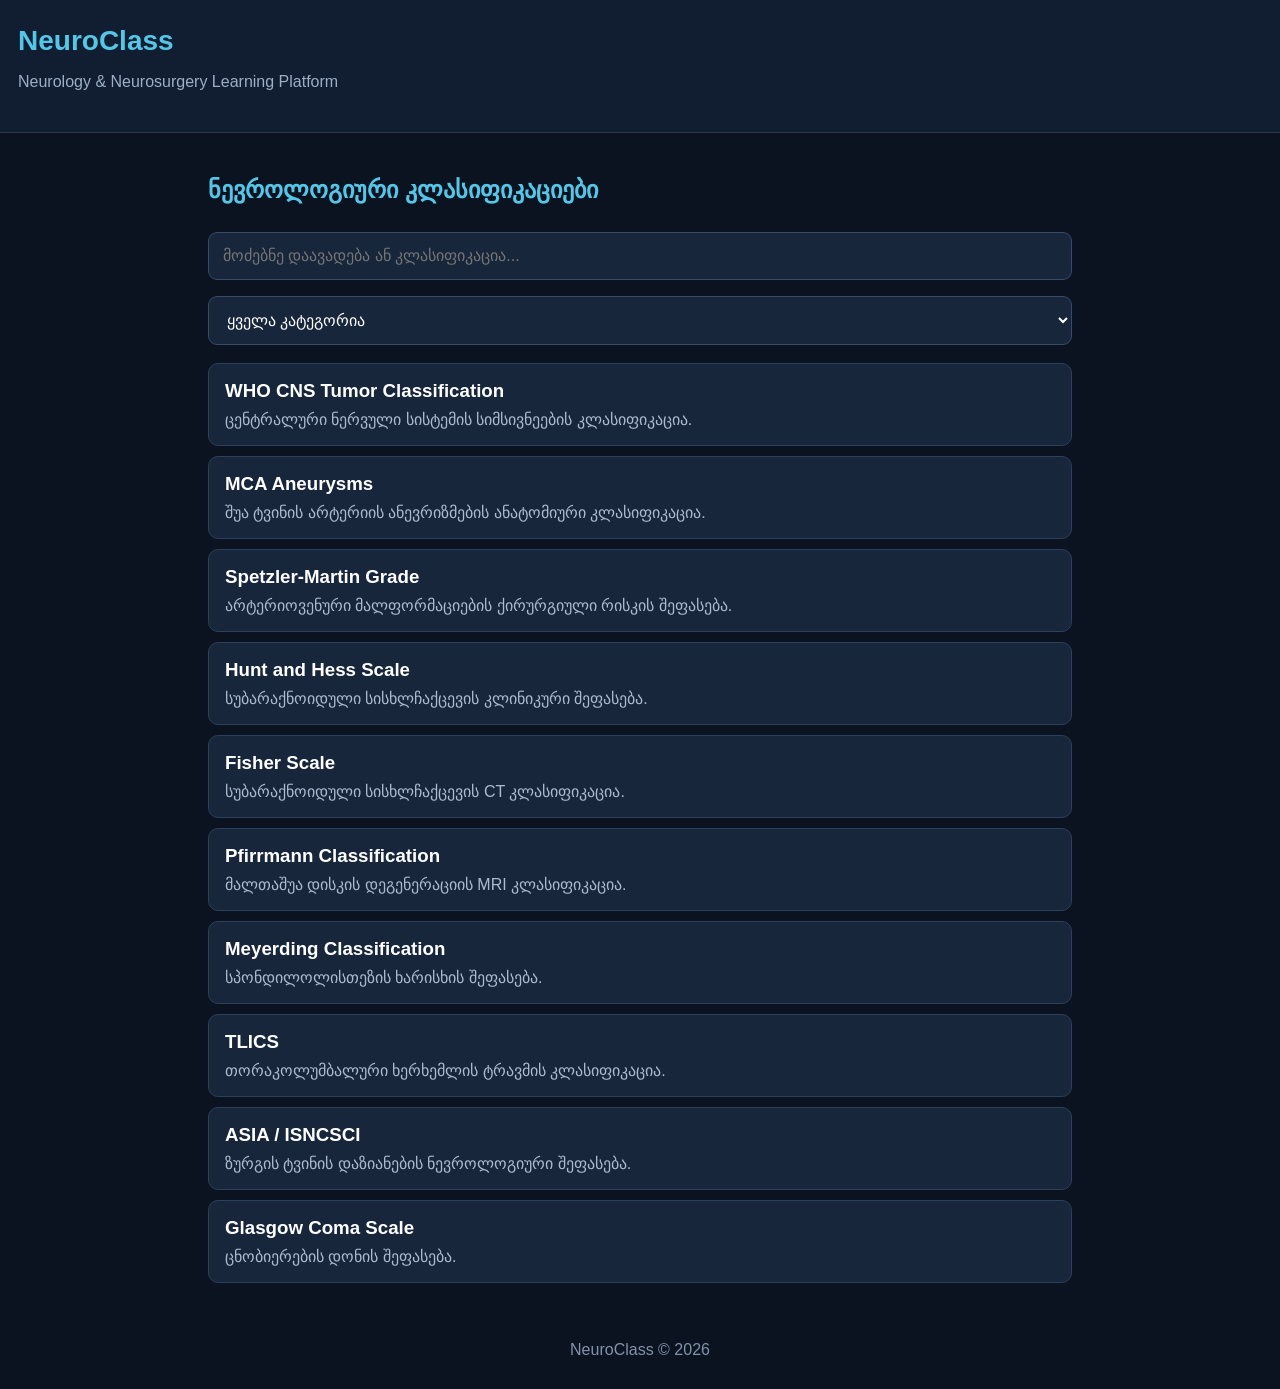
==== index.html @ caed7f4f "Rename Index.html to index.html" ====
<!DOCTYPE html>
<html lang="ka">
<head>
<meta charset="UTF-8">
<meta name="viewport" content="width=device-width, initial-scale=1.0">
<title>NeuroClass</title>
<style>
*{box-sizing:border-box}
body{margin:0;background:#0b1220;color:#e8eef8;font-family:Arial,sans-serif}
header{padding:25px 18px;background:#111d30;border-bottom:1px solid #26364d}
h1{margin:0;color:#54c7e8;font-size:28px}
header p{color:#9eafc4}
main{padding:18px;max-width:900px;margin:auto}
input,select{width:100%;padding:14px;margin:8px 0;background:#17263b;color:white;border:1px solid #354b67;border-radius:9px;font-size:16px}
h2{color:#54c7e8;margin-top:25px}
.item{padding:16px;margin:10px 0;background:#17263b;border:1px solid #2b405c;border-radius:10px}
.item h3{margin:0 0 8px;color:#fff}
.item p{color:#aabbd0;margin:0}
footer{text-align:center;padding:30px;color:#8193aa}
</style>
</head>
<body>
<header>
<h1>NeuroClass</h1>
<p>Neurology & Neurosurgery Learning Platform</p>
</header>
<main>
<h2>ნევროლოგიური კლასიფიკაციები</h2>
<input id="search" placeholder="მოძებნე დაავადება ან კლასიფიკაცია...">
<select id="category">
<option value="all">ყველა კატეგორია</option>
<option value="tumor">ტვინის სიმსივნეები</option>
<option value="vascular">სისხლძარღვოვანი</option>
<option value="spine">ხერხემალი</option>
<option value="trauma">ტრავმა</option>
</select>
<div id="results"></div>
</main>
<footer>NeuroClass © 2026</footer>
<script>
const data=[
{name:"WHO CNS Tumor Classification",cat:"tumor",desc:"ცენტრალური ნერვული სისტემის სიმსივნეების კლასიფიკაცია."},
{name:"MCA Aneurysms",cat:"vascular",desc:"შუა ტვინის არტერიის ანევრიზმების ანატომიური კლასიფიკაცია."},
{name:"Spetzler-Martin Grade",cat:"vascular",desc:"არტერიოვენური მალფორმაციების ქირურგიული რისკის შეფასება."},
{name:"Hunt and Hess Scale",cat:"vascular",desc:"სუბარაქნოიდული სისხლჩაქცევის კლინიკური შეფასება."},
{name:"Fisher Scale",cat:"vascular",desc:"სუბარაქნოიდული სისხლჩაქცევის CT კლასიფიკაცია."},
{name:"Pfirrmann Classification",cat:"spine",desc:"მალთაშუა დისკის დეგენერაციის MRI კლასიფიკაცია."},
{name:"Meyerding Classification",cat:"spine",desc:"სპონდილოლისთეზის ხარისხის შეფასება."},
{name:"TLICS",cat:"spine",desc:"თორაკოლუმბალური ხერხემლის ტრავმის კლასიფიკაცია."},
{name:"ASIA / ISNCSCI",cat:"trauma",desc:"ზურგის ტვინის დაზიანების ნევროლოგიური შეფასება."},
{name:"Glasgow Coma Scale",cat:"trauma",desc:"ცნობიერების დონის შეფასება."}
];
function render(){
const q=document.getElementById("search").value.toLowerCase();
const c=document.getElementById("category").value;
const filtered=data.filter(x=>(c==="all"||x.cat===c)&&(x.name.toLowerCase().includes(q)||x.desc.toLowerCase().includes(q)));
document.getElementById("results").innerHTML=filtered.map(x=>`<div class="item"><h3>${x.name}</h3><p>${x.desc}</p></div>`).join("")||"<p>შედეგი ვერ მოიძებნა</p>";
}
document.getElementById("search").addEventListener("input",render);
document.getElementById("category").addEventListener("change",render);
render();
</script>
</body>
</html>
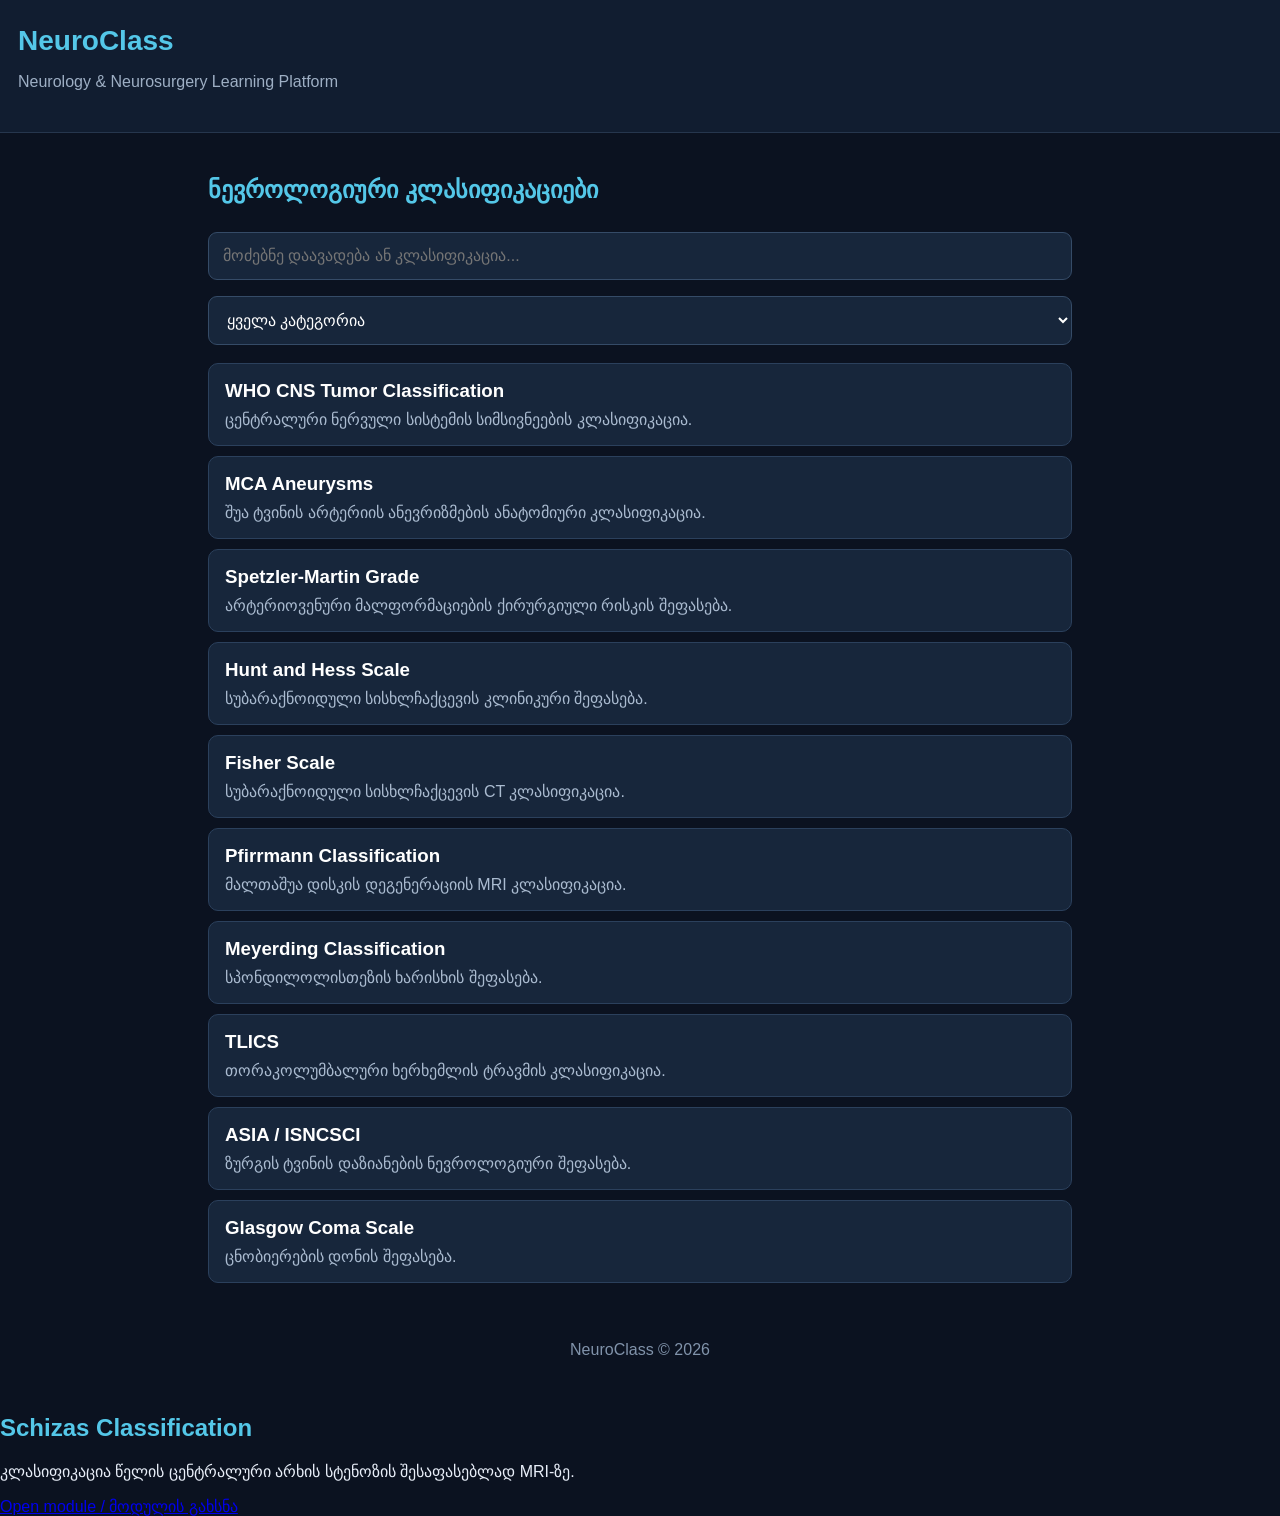
==== commit 6fbcd7c9: "Update index.html" ====
--- a/index.html
+++ b/index.html
@@ -60,5 +60,10 @@
 document.getElementById("category").addEventListener("change",render);
 render();
 </script>
+<div class="module-card">
+  <h2>Schizas Classification</h2>
+  <p>კლასიფიკაცია წელის ცენტრალური არხის სტენოზის შესაფასებლად MRI-ზე.</p>
+  <a href="schizas.html">Open module / მოდულის გახსნა</a>
+</div>
 </body>
 </html>
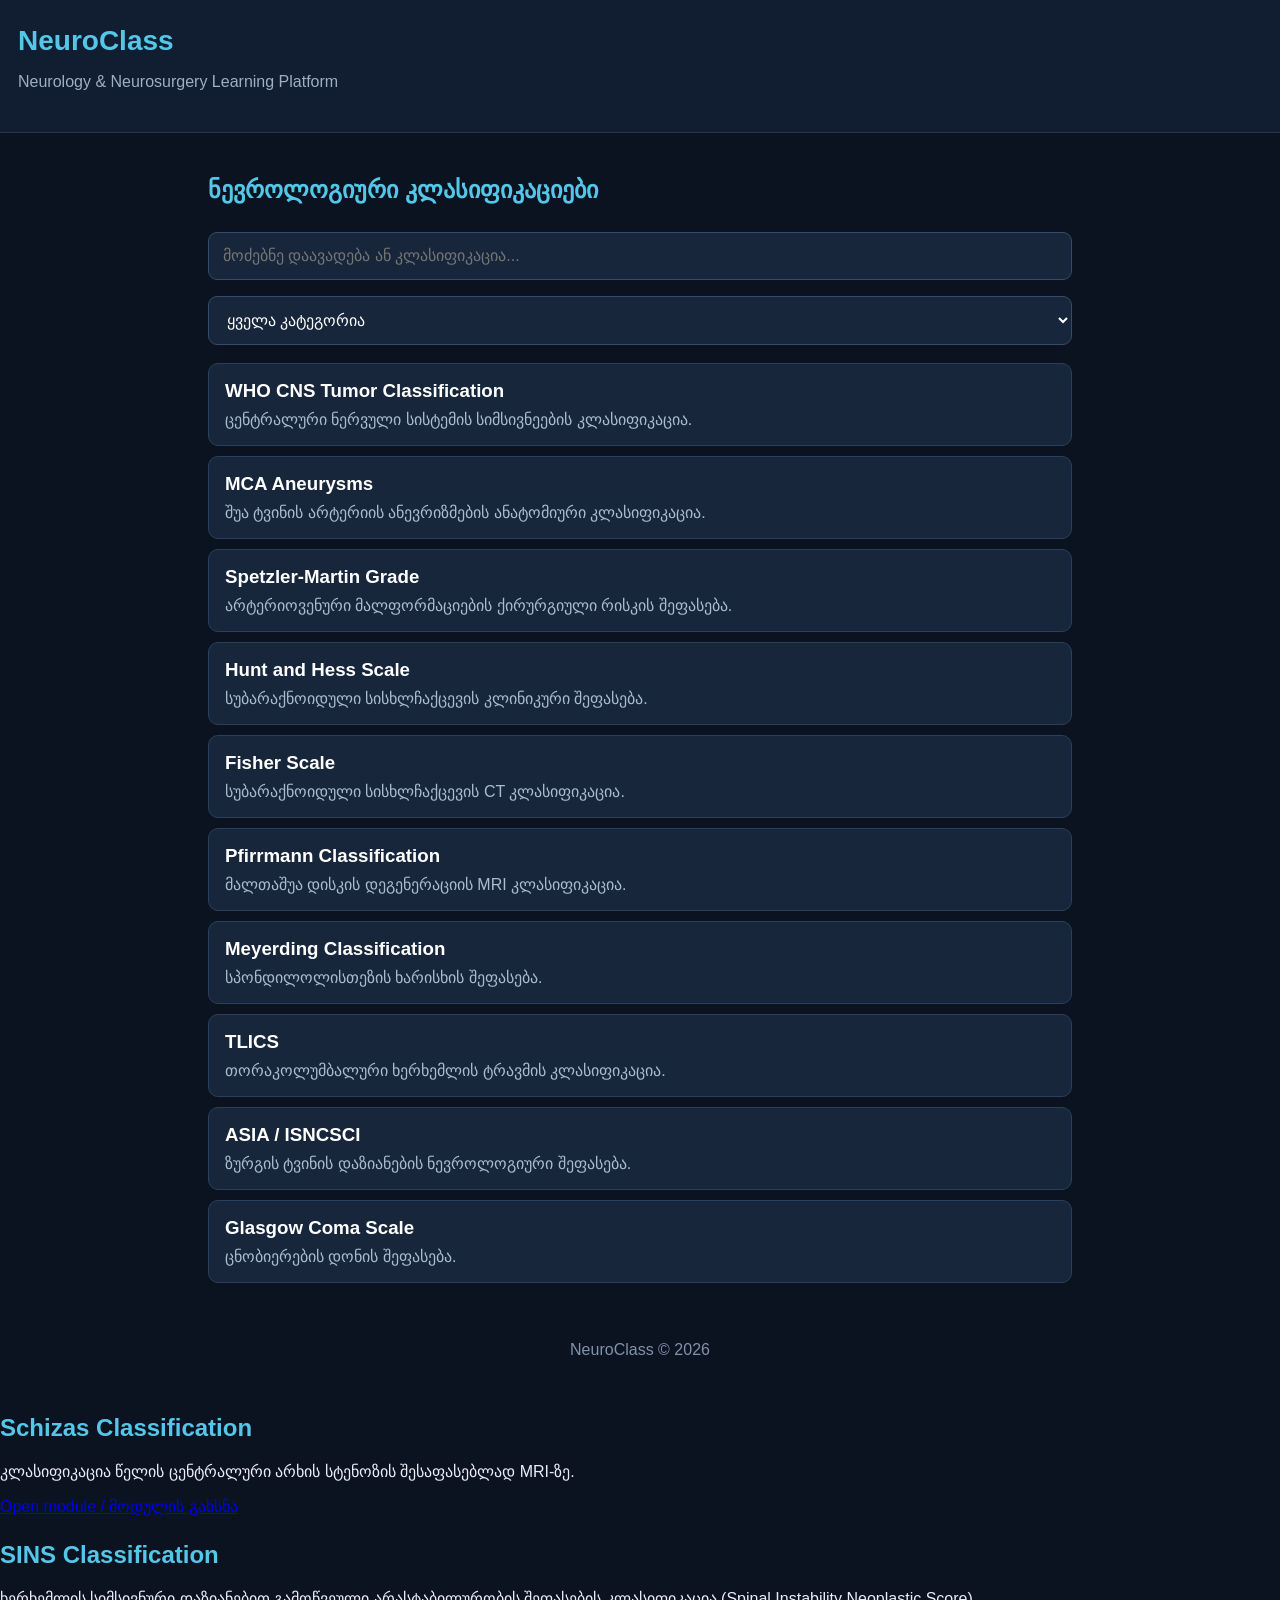
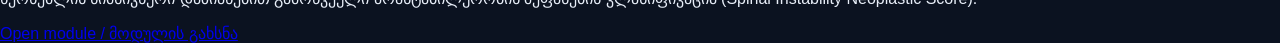
==== commit 089da6c0: "Update index.html" ====
--- a/index.html
+++ b/index.html
@@ -65,5 +65,10 @@
   <p>კლასიფიკაცია წელის ცენტრალური არხის სტენოზის შესაფასებლად MRI-ზე.</p>
   <a href="schizas.html">Open module / მოდულის გახსნა</a>
 </div>
+  <div class="module-card">
+  <h2>SINS Classification</h2>
+  <p>ხერხემლის სიმსივნური დაზიანებით გამოწვეული არასტაბილურობის შეფასების კლასიფიკაცია (Spinal Instability Neoplastic Score).</p>
+  <a href="sins.html">Open module / მოდულის გახსნა</a>
+  </div>
 </body>
 </html>
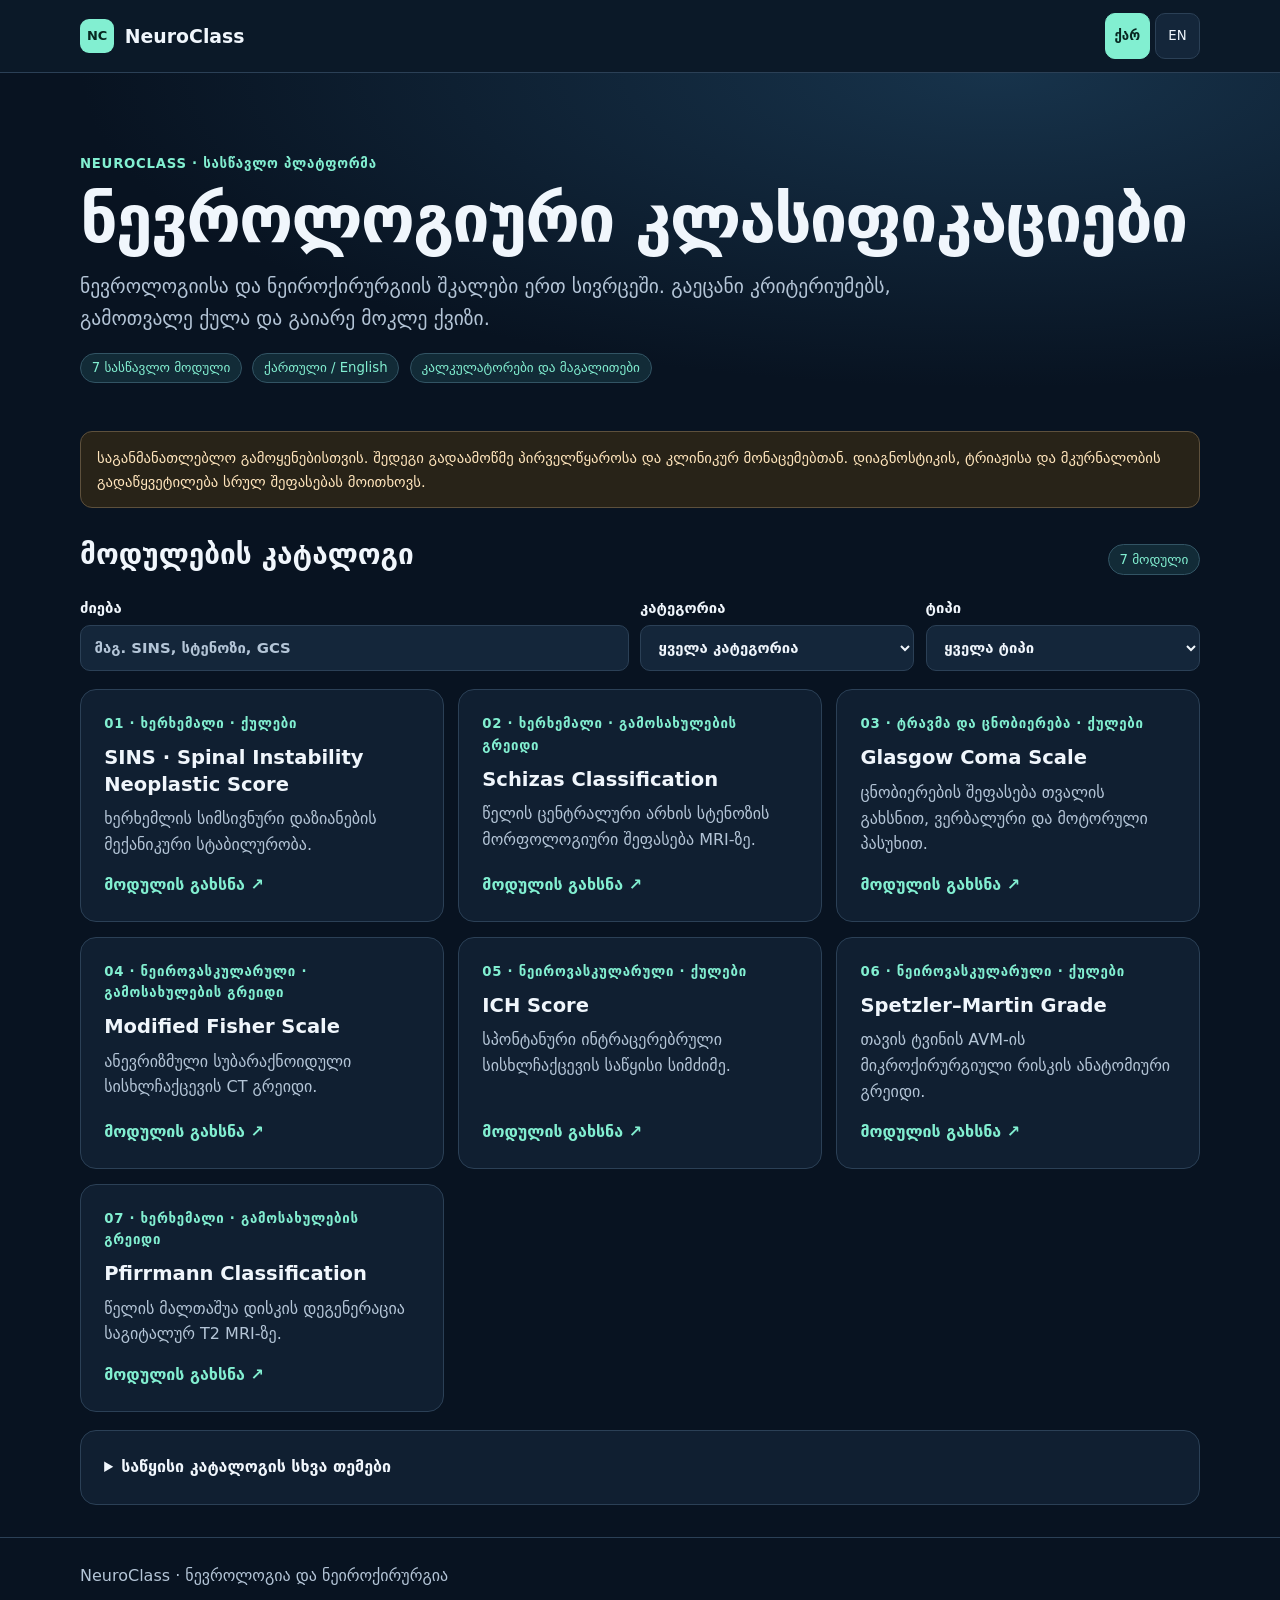
==== commit f28da08e: "Add files via upload" ====
--- a/index.html
+++ b/index.html
@@ -1,74 +1,93 @@
-<!DOCTYPE html>
+<!doctype html>
 <html lang="ka">
 <head>
-<meta charset="UTF-8">
-<meta name="viewport" content="width=device-width, initial-scale=1.0">
+<meta charset="utf-8">
+<meta name="viewport" content="width=device-width, initial-scale=1">
+<meta name="theme-color" content="#081321">
 <title>NeuroClass</title>
-<style>
-*{box-sizing:border-box}
-body{margin:0;background:#0b1220;color:#e8eef8;font-family:Arial,sans-serif}
-header{padding:25px 18px;background:#111d30;border-bottom:1px solid #26364d}
-h1{margin:0;color:#54c7e8;font-size:28px}
-header p{color:#9eafc4}
-main{padding:18px;max-width:900px;margin:auto}
-input,select{width:100%;padding:14px;margin:8px 0;background:#17263b;color:white;border:1px solid #354b67;border-radius:9px;font-size:16px}
-h2{color:#54c7e8;margin-top:25px}
-.item{padding:16px;margin:10px 0;background:#17263b;border:1px solid #2b405c;border-radius:10px}
-.item h3{margin:0 0 8px;color:#fff}
-.item p{color:#aabbd0;margin:0}
-footer{text-align:center;padding:30px;color:#8193aa}
-</style>
+<link rel="stylesheet" href="neuroclass.css">
+<script defer src="neuroclass.js"></script>
 </head>
 <body>
-<header>
-<h1>NeuroClass</h1>
-<p>Neurology & Neurosurgery Learning Platform</p>
-</header>
-<main>
-<h2>ნევროლოგიური კლასიფიკაციები</h2>
-<input id="search" placeholder="მოძებნე დაავადება ან კლასიფიკაცია...">
-<select id="category">
-<option value="all">ყველა კატეგორია</option>
-<option value="tumor">ტვინის სიმსივნეები</option>
-<option value="vascular">სისხლძარღვოვანი</option>
-<option value="spine">ხერხემალი</option>
-<option value="trauma">ტრავმა</option>
-</select>
-<div id="results"></div>
+<a class="skip" href="#main"><span data-ka="მთავარ შიგთავსზე" data-en="Skip to content">მთავარ შიგთავსზე</span></a>
+<header class="topbar"><div class="wrap">
+  <a class="brand" href="index.html"><span class="brand-mark" aria-hidden="true">NC</span> NeuroClass</a>
+  <div class="lang" role="group" aria-label="ქართული / English">
+    <button type="button" data-language="ka" aria-label="ქართული" aria-pressed="true">ქარ</button>
+    <button type="button" data-language="en" aria-label="English" aria-pressed="false">EN</button>
+  </div>
+</div></header>
+<main id="main">
+<section class="hero"><div class="wrap">
+  <div class="kicker"><span data-ka="NEUROCLASS · სასწავლო პლატფორმა" data-en="NEUROCLASS · LEARNING PLATFORM">NEUROCLASS · სასწავლო პლატფორმა</span></div>
+  <h1 data-ka="ნევროლოგიური კლასიფიკაციები" data-en="Neurological classifications">ნევროლოგიური კლასიფიკაციები</h1>
+  <p data-ka="ნევროლოგიისა და ნეიროქირურგიის შკალები ერთ სივრცეში. გაეცანი კრიტერიუმებს, გამოთვალე ქულა და გაიარე მოკლე ქვიზი." data-en="Explore neurology and neurosurgery scales in one place. Review the criteria, calculate a result and take a quick quiz." class="lead">ნევროლოგიისა და ნეიროქირურგიის შკალები ერთ სივრცეში. გაეცანი კრიტერიუმებს, გამოთვალე ქულა და გაიარე მოკლე ქვიზი.</p>
+  <div class="pills">
+    <span data-ka="7 სასწავლო მოდული" data-en="7 learning modules" class="pill">7 სასწავლო მოდული</span>
+    <span data-ka="ქართული / English" data-en="English / ქართული" class="pill">ქართული / English</span>
+    <span data-ka="კალკულატორები და მაგალითები" data-en="Calculators &amp; examples" class="pill">კალკულატორები და მაგალითები</span>
+  </div>
+</div></section>
+<div class="wrap">
+  <p data-ka="საგანმანათლებლო გამოყენებისთვის. შედეგი გადაამოწმე პირველწყაროსა და კლინიკურ მონაცემებთან. დიაგნოსტიკის, ტრიაჟისა და მკურნალობის გადაწყვეტილება სრულ შეფასებას მოითხოვს." data-en="For education. Verify results against the primary source and clinical findings. Diagnosis, triage and treatment decisions require full clinical assessment." class="notice">საგანმანათლებლო გამოყენებისთვის. შედეგი გადაამოწმე პირველწყაროსა და კლინიკურ მონაცემებთან. დიაგნოსტიკის, ტრიაჟისა და მკურნალობის გადაწყვეტილება სრულ შეფასებას მოითხოვს.</p>
+  <section aria-labelledby="catalog-title">
+    <div class="catalog-head">
+      <h2 data-ka="მოდულების კატალოგი" data-en="Module catalog" id="catalog-title">მოდულების კატალოგი</h2>
+      <span id="count" class="count" aria-live="polite">7 მოდული</span>
+    </div>
+    <div class="controls">
+      <label><span data-ka="ძიება" data-en="Search">ძიება</span><input type="search" id="search" data-ka="მაგ. SINS, სტენოზი, GCS" data-en="e.g. SINS, stenosis, GCS" placeholder="მაგ. SINS, სტენოზი, GCS"></label>
+      <label><span data-ka="კატეგორია" data-en="Category">კატეგორია</span><select id="category"><option data-ka="ყველა კატეგორია" data-en="All categories" value="all">ყველა კატეგორია</option><option data-ka="ხერხემალი" data-en="Spine" value="spine">ხერხემალი</option><option data-ka="ნეიროვასკულარული" data-en="Neurovascular" value="vascular">ნეიროვასკულარული</option><option data-ka="ტრავმა და ცნობიერება" data-en="Trauma &amp; consciousness" value="trauma">ტრავმა და ცნობიერება</option></select></label>
+      <label><span data-ka="ტიპი" data-en="Type">ტიპი</span><select id="type"><option data-ka="ყველა ტიპი" data-en="All types" value="all">ყველა ტიპი</option><option data-ka="ქულები" data-en="Score" value="score">ქულები</option><option data-ka="გამოსახულების გრეიდი" data-en="Imaging grade" value="imaging">გამოსახულების გრეიდი</option></select></label>
+    </div>
+    <p data-ka="შედეგი ვერ მოიძებნა. შეცვალე საძიებო სიტყვა ან ფილტრი." data-en="No modules found. Try another search or change the filters." id="empty" class="empty" hidden>შედეგი ვერ მოიძებნა. შეცვალე საძიებო სიტყვა ან ფილტრი.</p>
+    <div class="grid">
+      <a class="card" href="sins.html" data-module data-category="spine" data-type="score" data-search="SINS · Spinal Instability Neoplastic Score SINS მეტასტაზი არასტაბილურობა სიმსივნე oncology metastasis tumour tumor ხერხემლის სიმსივნური დაზიანების მექანიკური სტაბილურობა. Mechanical stability of a neoplastic spinal lesion. ხერხემალი Spine ქულები Score">
+      <div class="eyebrow">01 · <span data-ka="ხერხემალი" data-en="Spine">ხერხემალი</span> · <span data-ka="ქულები" data-en="Score">ქულები</span></div>
+      <h3>SINS · Spinal Instability Neoplastic Score</h3>
+      <p data-ka="ხერხემლის სიმსივნური დაზიანების მექანიკური სტაბილურობა." data-en="Mechanical stability of a neoplastic spinal lesion.">ხერხემლის სიმსივნური დაზიანების მექანიკური სტაბილურობა.</p>
+      <span class="open"><span data-ka="მოდულის გახსნა" data-en="Open module">მოდულის გახსნა</span> <span aria-hidden="true">↗</span></span>
+    </a><a class="card" href="schizas.html" data-module data-category="spine" data-type="imaging" data-search="Schizas Classification Schizas ლუმბალური დურალური წელის სტენოზი lumbar stenosis T2 cauda equina MRI წელის ცენტრალური არხის სტენოზის მორფოლოგიური შეფასება MRI-ზე. Morphological grading of lumbar central canal stenosis on MRI. ხერხემალი Spine გამოსახულების გრეიდი Imaging grade">
+      <div class="eyebrow">02 · <span data-ka="ხერხემალი" data-en="Spine">ხერხემალი</span> · <span data-ka="გამოსახულების გრეიდი" data-en="Imaging grade">გამოსახულების გრეიდი</span></div>
+      <h3>Schizas Classification</h3>
+      <p data-ka="წელის ცენტრალური არხის სტენოზის მორფოლოგიური შეფასება MRI-ზე." data-en="Morphological grading of lumbar central canal stenosis on MRI.">წელის ცენტრალური არხის სტენოზის მორფოლოგიური შეფასება MRI-ზე.</p>
+      <span class="open"><span data-ka="მოდულის გახსნა" data-en="Open module">მოდულის გახსნა</span> <span aria-hidden="true">↗</span></span>
+    </a><a class="card" href="gcs.html" data-module data-category="trauma" data-type="score" data-search="Glasgow Coma Scale GCS კომა გლაზგო ცნობიერება თავის ტრავმა coma consciousness intubation TBI ცნობიერების შეფასება თვალის გახსნით, ვერბალური და მოტორული პასუხით. Level of consciousness from eye, verbal and motor responses. ტრავმა და ცნობიერება Trauma &amp; consciousness ქულები Score">
+      <div class="eyebrow">03 · <span data-ka="ტრავმა და ცნობიერება" data-en="Trauma &amp; consciousness">ტრავმა და ცნობიერება</span> · <span data-ka="ქულები" data-en="Score">ქულები</span></div>
+      <h3>Glasgow Coma Scale</h3>
+      <p data-ka="ცნობიერების შეფასება თვალის გახსნით, ვერბალური და მოტორული პასუხით." data-en="Level of consciousness from eye, verbal and motor responses.">ცნობიერების შეფასება თვალის გახსნით, ვერბალური და მოტორული პასუხით.</p>
+      <span class="open"><span data-ka="მოდულის გახსნა" data-en="Open module">მოდულის გახსნა</span> <span aria-hidden="true">↗</span></span>
+    </a><a class="card" href="modified-fisher.html" data-module data-category="vascular" data-type="imaging" data-search="Modified Fisher Scale mFisher სუბარაქნოიდული ანევრიზმა ფიშერი ვაზოსპაზმი aneurysm SAH IVH CT vasospasm ანევრიზმული სუბარაქნოიდული სისხლჩაქცევის CT გრეიდი. CT grading of aneurysmal subarachnoid hemorrhage. ნეიროვასკულარული Neurovascular გამოსახულების გრეიდი Imaging grade">
+      <div class="eyebrow">04 · <span data-ka="ნეიროვასკულარული" data-en="Neurovascular">ნეიროვასკულარული</span> · <span data-ka="გამოსახულების გრეიდი" data-en="Imaging grade">გამოსახულების გრეიდი</span></div>
+      <h3>Modified Fisher Scale</h3>
+      <p data-ka="ანევრიზმული სუბარაქნოიდული სისხლჩაქცევის CT გრეიდი." data-en="CT grading of aneurysmal subarachnoid hemorrhage.">ანევრიზმული სუბარაქნოიდული სისხლჩაქცევის CT გრეიდი.</p>
+      <span class="open"><span data-ka="მოდულის გახსნა" data-en="Open module">მოდულის გახსნა</span> <span aria-hidden="true">↗</span></span>
+    </a><a class="card" href="ich-score.html" data-module data-category="vascular" data-type="score" data-search="ICH Score ICH Score ჰემატომა ინტრაცერებრული სისხლჩაქცევა intracerebral hematoma volume mortality stroke სპონტანური ინტრაცერებრული სისხლჩაქცევის საწყისი სიმძიმე. Baseline severity of spontaneous intracerebral hemorrhage. ნეიროვასკულარული Neurovascular ქულები Score">
+      <div class="eyebrow">05 · <span data-ka="ნეიროვასკულარული" data-en="Neurovascular">ნეიროვასკულარული</span> · <span data-ka="ქულები" data-en="Score">ქულები</span></div>
+      <h3>ICH Score</h3>
+      <p data-ka="სპონტანური ინტრაცერებრული სისხლჩაქცევის საწყისი სიმძიმე." data-en="Baseline severity of spontaneous intracerebral hemorrhage.">სპონტანური ინტრაცერებრული სისხლჩაქცევის საწყისი სიმძიმე.</p>
+      <span class="open"><span data-ka="მოდულის გახსნა" data-en="Open module">მოდულის გახსნა</span> <span aria-hidden="true">↗</span></span>
+    </a><a class="card" href="spetzler-martin.html" data-module data-category="vascular" data-type="score" data-search="Spetzler–Martin Grade SM არტერიოვენური მალფორმაცია სპეტცლერი მარტინი AVM vascular malformation DSA თავის ტვინის AVM-ის მიკროქირურგიული რისკის ანატომიური გრეიდი. Anatomical grading of microsurgical risk for brain AVMs. ნეიროვასკულარული Neurovascular ქულები Score">
+      <div class="eyebrow">06 · <span data-ka="ნეიროვასკულარული" data-en="Neurovascular">ნეიროვასკულარული</span> · <span data-ka="ქულები" data-en="Score">ქულები</span></div>
+      <h3>Spetzler–Martin Grade</h3>
+      <p data-ka="თავის ტვინის AVM-ის მიკროქირურგიული რისკის ანატომიური გრეიდი." data-en="Anatomical grading of microsurgical risk for brain AVMs.">თავის ტვინის AVM-ის მიკროქირურგიული რისკის ანატომიური გრეიდი.</p>
+      <span class="open"><span data-ka="მოდულის გახსნა" data-en="Open module">მოდულის გახსნა</span> <span aria-hidden="true">↗</span></span>
+    </a><a class="card" href="pfirrmann.html" data-module data-category="spine" data-type="imaging" data-search="Pfirrmann Classification Pfirrmann დისკი დეგენერაცია ფირმანი დეჰიდრატაცია disc degeneration T2 MRI წელის მალთაშუა დისკის დეგენერაცია საგიტალურ T2 MRI-ზე. Lumbar intervertebral disc degeneration on sagittal T2 MRI. ხერხემალი Spine გამოსახულების გრეიდი Imaging grade">
+      <div class="eyebrow">07 · <span data-ka="ხერხემალი" data-en="Spine">ხერხემალი</span> · <span data-ka="გამოსახულების გრეიდი" data-en="Imaging grade">გამოსახულების გრეიდი</span></div>
+      <h3>Pfirrmann Classification</h3>
+      <p data-ka="წელის მალთაშუა დისკის დეგენერაცია საგიტალურ T2 MRI-ზე." data-en="Lumbar intervertebral disc degeneration on sagittal T2 MRI.">წელის მალთაშუა დისკის დეგენერაცია საგიტალურ T2 MRI-ზე.</p>
+      <span class="open"><span data-ka="მოდულის გახსნა" data-en="Open module">მოდულის გახსნა</span> <span aria-hidden="true">↗</span></span>
+    </a>
+    </div>
+  </section>
+  <details class="section">
+    <summary><span data-ka="საწყისი კატალოგის სხვა თემები" data-en="Other topics from the original catalog">საწყისი კატალოგის სხვა თემები</span></summary>
+    <p data-ka="თემები შემდგომი მოდულებისთვის" data-en="Topics for future modules">თემები შემდგომი მოდულებისთვის</p>
+    <ul><li>WHO CNS Tumor Classification</li><li>MCA Aneurysms</li><li>Hunt and Hess Scale</li><li>Original Fisher Scale</li>
+      <li>Meyerding Classification</li><li>TLICS</li><li>ASIA / ISNCSCI</li></ul>
+  </details>
+</div>
 </main>
-<footer>NeuroClass © 2026</footer>
-<script>
-const data=[
-{name:"WHO CNS Tumor Classification",cat:"tumor",desc:"ცენტრალური ნერვული სისტემის სიმსივნეების კლასიფიკაცია."},
-{name:"MCA Aneurysms",cat:"vascular",desc:"შუა ტვინის არტერიის ანევრიზმების ანატომიური კლასიფიკაცია."},
-{name:"Spetzler-Martin Grade",cat:"vascular",desc:"არტერიოვენური მალფორმაციების ქირურგიული რისკის შეფასება."},
-{name:"Hunt and Hess Scale",cat:"vascular",desc:"სუბარაქნოიდული სისხლჩაქცევის კლინიკური შეფასება."},
-{name:"Fisher Scale",cat:"vascular",desc:"სუბარაქნოიდული სისხლჩაქცევის CT კლასიფიკაცია."},
-{name:"Pfirrmann Classification",cat:"spine",desc:"მალთაშუა დისკის დეგენერაციის MRI კლასიფიკაცია."},
-{name:"Meyerding Classification",cat:"spine",desc:"სპონდილოლისთეზის ხარისხის შეფასება."},
-{name:"TLICS",cat:"spine",desc:"თორაკოლუმბალური ხერხემლის ტრავმის კლასიფიკაცია."},
-{name:"ASIA / ISNCSCI",cat:"trauma",desc:"ზურგის ტვინის დაზიანების ნევროლოგიური შეფასება."},
-{name:"Glasgow Coma Scale",cat:"trauma",desc:"ცნობიერების დონის შეფასება."}
-];
-function render(){
-const q=document.getElementById("search").value.toLowerCase();
-const c=document.getElementById("category").value;
-const filtered=data.filter(x=>(c==="all"||x.cat===c)&&(x.name.toLowerCase().includes(q)||x.desc.toLowerCase().includes(q)));
-document.getElementById("results").innerHTML=filtered.map(x=>`<div class="item"><h3>${x.name}</h3><p>${x.desc}</p></div>`).join("")||"<p>შედეგი ვერ მოიძებნა</p>";
-}
-document.getElementById("search").addEventListener("input",render);
-document.getElementById("category").addEventListener("change",render);
-render();
-</script>
-<div class="module-card">
-  <h2>Schizas Classification</h2>
-  <p>კლასიფიკაცია წელის ცენტრალური არხის სტენოზის შესაფასებლად MRI-ზე.</p>
-  <a href="schizas.html">Open module / მოდულის გახსნა</a>
-</div>
-  <div class="module-card">
-  <h2>SINS Classification</h2>
-  <p>ხერხემლის სიმსივნური დაზიანებით გამოწვეული არასტაბილურობის შეფასების კლასიფიკაცია (Spinal Instability Neoplastic Score).</p>
-  <a href="sins.html">Open module / მოდულის გახსნა</a>
-  </div>
+<footer><div class="wrap">NeuroClass · <span data-ka="ნევროლოგია და ნეიროქირურგია" data-en="Neurology &amp; neurosurgery">ნევროლოგია და ნეიროქირურგია</span></div></footer>
 </body>
 </html>
--- a/neuroclass.css
+++ b/neuroclass.css
@@ -0,0 +1,68 @@
+:root{color-scheme:dark;--bg:#081321;--panel:#101f31;--panel2:#14263a;--line:#2b4056;--text:#f0f6fc;--muted:#b4c5d7;--mint:#82efd1;--amber:#ffd599;--radius:16px}
+*{box-sizing:border-box}
+html{scroll-padding-top:1rem}
+body{margin:0;background:var(--bg);color:var(--text);font:16px/1.62 system-ui,sans-serif}
+a{color:var(--mint);text-underline-offset:.25em}
+a:focus-visible,button:focus-visible,input:focus-visible,select:focus-visible,summary:focus-visible{outline:3px solid var(--amber);outline-offset:3px}
+button,input,select{font:inherit}
+button,select,input[type=search]{min-height:46px;border:1px solid var(--line);border-radius:10px;background:var(--panel2);color:var(--text);padding:.55rem .85rem}
+button,summary,select{cursor:pointer}
+button[aria-pressed=true],button.primary{background:var(--mint);color:#072721;border-color:var(--mint);font-weight:750}
+input,select{min-width:0;width:100%}
+input::placeholder{color:var(--muted)}
+.wrap{width:min(1120px,100% - 2rem);margin-inline:auto}
+.topbar{border-bottom:1px solid var(--line);background:#0b1928}
+.topbar .wrap,.catalog-head,.actions,.result-head,.pills{display:flex;align-items:center;justify-content:space-between;gap:.65rem;flex-wrap:wrap}
+.topbar .wrap{min-height:72px;padding-block:.5rem}
+.brand{display:inline-flex;align-items:center;gap:.65rem;text-decoration:none;color:var(--text);font-weight:800;font-size:1.18rem}
+.brand-mark{display:grid;place-items:center;width:2.15rem;height:2.15rem;color:#062820;background:var(--mint);border-radius:9px;font-size:.81rem}
+.lang button{min-width:45px;font-size:.83rem;padding:.32rem .55rem}
+.hero{padding:clamp(2rem,7vw,5rem) 0 2rem;background:radial-gradient(ellipse at 78% 0,#17334b 0,transparent 65%)}
+.hero h1{font-size:clamp(2rem,5.2vw,4.3rem);line-height:1.13;margin:.45rem 0 .9rem;letter-spacing:-.03em;overflow-wrap:anywhere}
+.hero .lead{max-width:68ch;margin:0;color:var(--muted);font-size:clamp(1rem,2vw,1.22rem)}
+.kicker,.eyebrow{color:var(--mint);font-size:.83rem;font-weight:750;letter-spacing:.055em}
+.pills{justify-content:flex-start;margin-top:1.15rem}
+.pill,.count{padding:.22rem .67rem;background:#122b37;border:1px solid #325464;border-radius:999px;font-size:.83rem;color:var(--mint)}
+.notice{margin:1rem 0;padding:.85rem 1rem;border:1px solid #5d503c;border-radius:12px;background:#282318;color:#ffe5bc;font-size:.92rem}
+.catalog-head h2,.section h2{margin:.1rem 0 .65rem;font-size:clamp(1.25rem,3vw,1.75rem);line-height:1.3}
+.catalog-head{margin:1.7rem 0 .75rem}
+.controls{display:grid;grid-template-columns:2fr 1fr 1fr;gap:.7rem}
+.controls label,.fields label{display:block;font-weight:680;font-size:.93rem}
+.controls input,.controls select,.fields select{margin-top:.3rem}
+.grid{display:grid;grid-template-columns:repeat(3,minmax(0,1fr));gap:.9rem;margin:1.15rem 0}
+.card,.section{border:1px solid var(--line);border-radius:var(--radius);background:var(--panel);padding:clamp(.9rem,2.6vw,1.45rem)}
+.card{display:flex;flex-direction:column;color:inherit;text-decoration:none;min-height:190px;transition:border-color .15s,background .15s}
+.card:hover{border-color:#66adac;background:#152b3e}
+.card h3{font-size:1.22rem;line-height:1.35;margin:.65rem 0 .35rem}
+.card p{color:var(--muted);margin:.15rem 0 .9rem}
+.open{margin-top:auto;color:var(--mint);font-weight:750}
+.empty,.muted,small{color:var(--muted)}
+.section{margin:0 0 1rem}
+.section p{margin:.4rem 0 .85rem}
+.section > :last-child{margin-bottom:0}
+.module-grid{display:grid;grid-template-columns:minmax(0,1.65fr) minmax(0,1fr);gap:1rem;align-items:start;margin-top:1rem}
+.fields{display:grid;grid-template-columns:repeat(2,minmax(0,1fr));gap:.85rem}
+.fields small{display:block;margin-top:.22rem;font-weight:400}
+.actions{justify-content:flex-start;margin-top:1rem}
+.result{margin-top:1rem;padding:1rem;border:1px solid #396473;background:#0b2930;border-radius:12px;overflow-wrap:anywhere}
+.result p{margin:.25rem 0}
+.result strong{color:var(--mint);font-size:1.14rem}
+.result ul{padding-inline-start:1.2rem;margin:.55rem 0 0}
+.reference dl{margin:.45rem 0 1rem}
+.reference dt{font-weight:750;margin-top:.6rem}
+.reference dd{margin:.2rem 0;color:var(--muted)}
+.reference ul,.sources ul{padding-inline-start:1.25rem}
+.reference li,.sources li{margin:.35rem 0;overflow-wrap:anywhere}
+.quiz-question{margin:0 0 1rem;border:1px solid var(--line);border-radius:12px;padding:.75rem;min-width:0}
+.quiz-question legend{font-weight:750;padding:0 .3rem}
+.quiz-question label{display:flex;align-items:center;gap:.6rem;min-height:44px;cursor:pointer}
+.quiz-question input{width:1.15rem;height:1.15rem;accent-color:var(--mint);flex:none}
+.feedback{display:block;font-size:.9rem;color:var(--amber);font-weight:650}
+.jump a{display:inline-block;padding:.45rem .7rem;border:1px solid var(--line);border-radius:10px}
+details summary{font-weight:750}
+footer{margin-top:2rem;padding:1.6rem 0;border-top:1px solid var(--line);color:var(--muted)}
+[hidden]{display:none!important}
+.skip{position:absolute;left:1rem;top:-8rem;padding:.6rem;background:var(--bg)}
+.skip:focus{top:.5rem;z-index:1}
+@media(max-width:850px){.grid{grid-template-columns:repeat(2,minmax(0,1fr))}.module-grid{grid-template-columns:1fr}.side{display:grid;grid-template-columns:repeat(2,minmax(0,1fr));gap:.75rem}}
+@media(max-width:575px){.wrap{width:calc(100% - 1.3rem)}.fields,.side,.grid{grid-template-columns:1fr}.controls{grid-template-columns:repeat(2,minmax(0,1fr))}.controls label:first-child{grid-column:1/-1}.card{min-height:0}.hero{padding-top:2rem}}
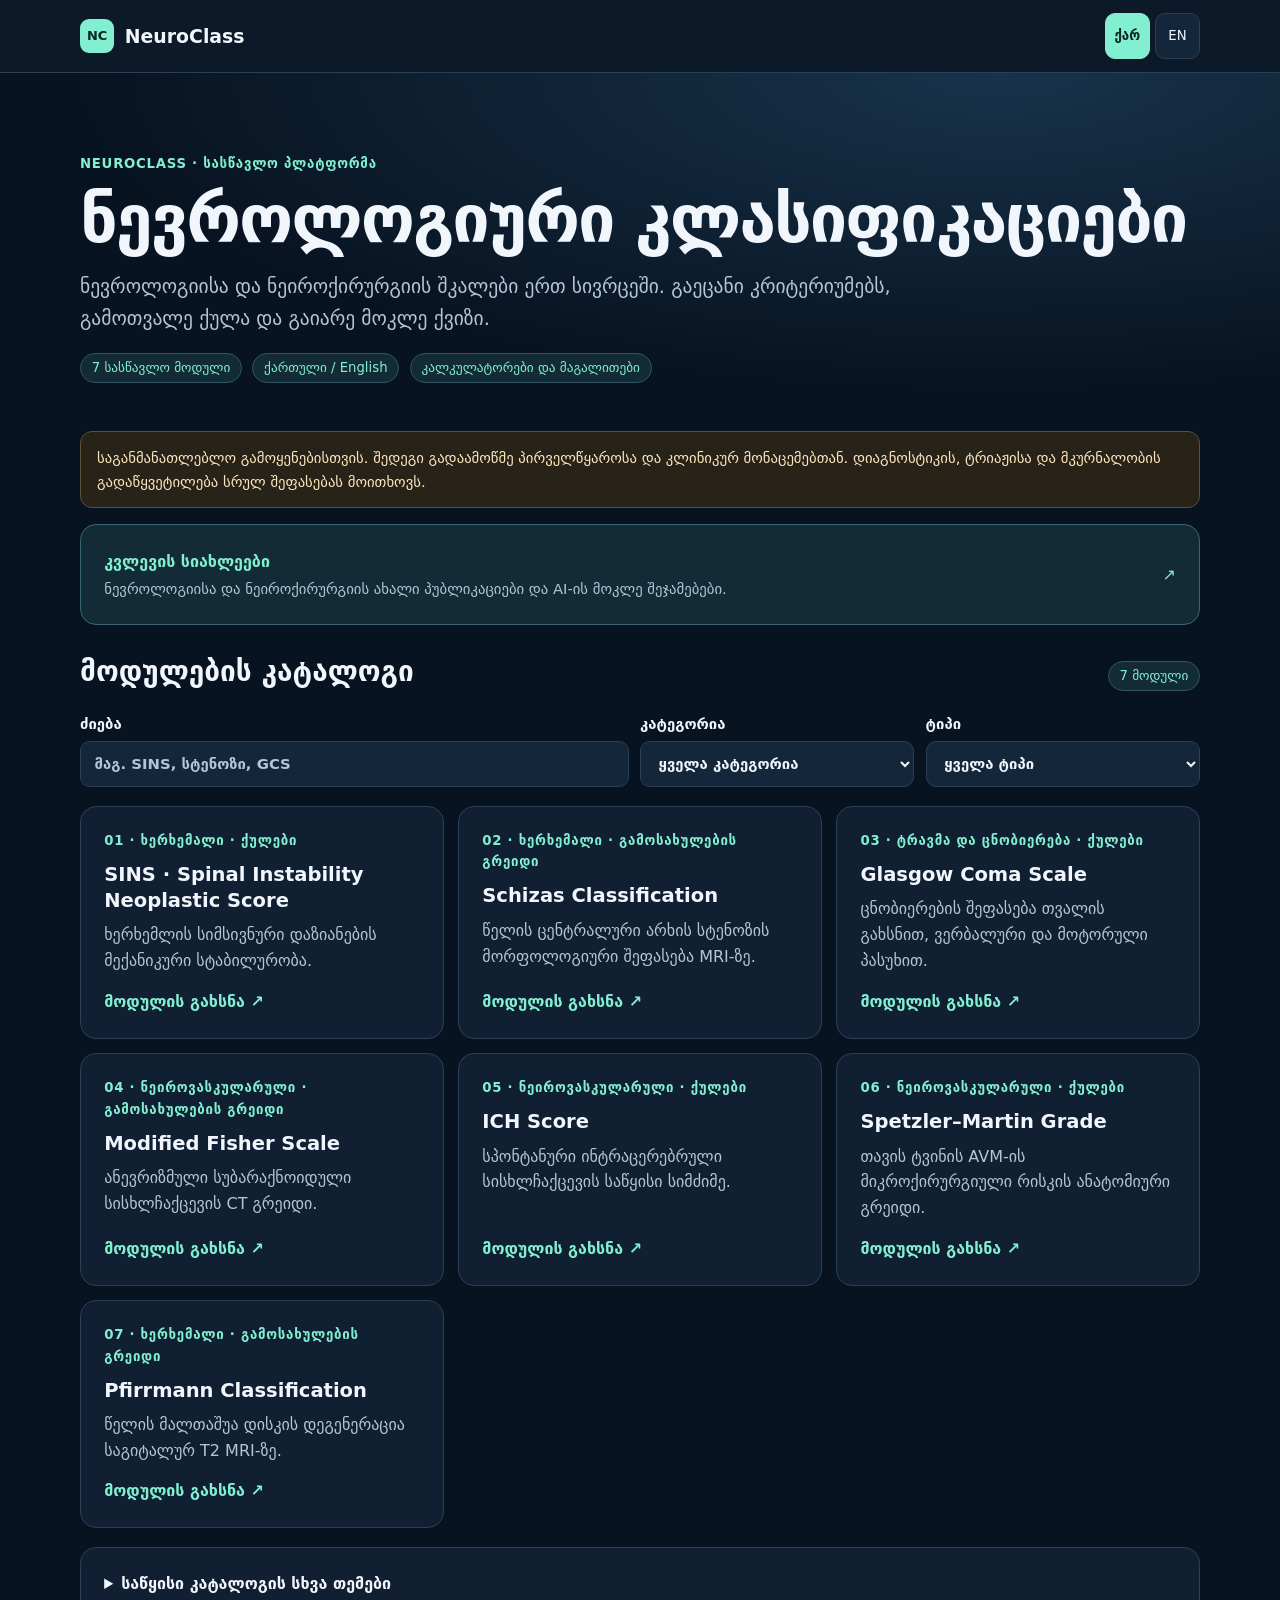
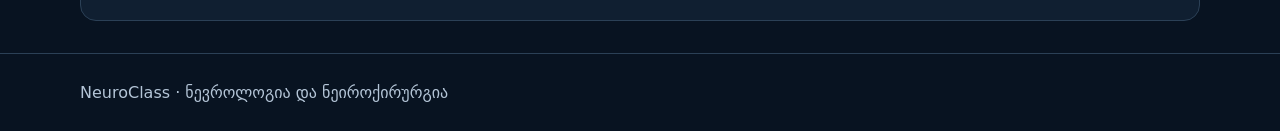
==== commit febd3698: "Add files via upload" ====
--- a/index.html
+++ b/index.html
@@ -30,6 +30,13 @@
 </div></section>
 <div class="wrap">
   <p data-ka="საგანმანათლებლო გამოყენებისთვის. შედეგი გადაამოწმე პირველწყაროსა და კლინიკურ მონაცემებთან. დიაგნოსტიკის, ტრიაჟისა და მკურნალობის გადაწყვეტილება სრულ შეფასებას მოითხოვს." data-en="For education. Verify results against the primary source and clinical findings. Diagnosis, triage and treatment decisions require full clinical assessment." class="notice">საგანმანათლებლო გამოყენებისთვის. შედეგი გადაამოწმე პირველწყაროსა და კლინიკურ მონაცემებთან. დიაგნოსტიკის, ტრიაჟისა და მკურნალობის გადაწყვეტილება სრულ შეფასებას მოითხოვს.</p>
+  <a class="section news-entry" href="news.html">
+    <div>
+      <strong data-ka="კვლევის სიახლეები" data-en="Research news">კვლევის სიახლეები</strong>
+      <span data-ka="ნევროლოგიისა და ნეიროქირურგიის ახალი პუბლიკაციები და AI-ის მოკლე შეჯამებები." data-en="Recent neurology and neurosurgery publications with short AI briefs.">ნევროლოგიისა და ნეიროქირურგიის ახალი პუბლიკაციები და AI-ის მოკლე შეჯამებები.</span>
+    </div>
+    <span aria-hidden="true">↗</span>
+  </a>
   <section aria-labelledby="catalog-title">
     <div class="catalog-head">
       <h2 data-ka="მოდულების კატალოგი" data-en="Module catalog" id="catalog-title">მოდულების კატალოგი</h2>
--- a/neuroclass.css
+++ b/neuroclass.css
@@ -66,3 +66,15 @@
 .skip:focus{top:.5rem;z-index:1}
 @media(max-width:850px){.grid{grid-template-columns:repeat(2,minmax(0,1fr))}.module-grid{grid-template-columns:1fr}.side{display:grid;grid-template-columns:repeat(2,minmax(0,1fr));gap:.75rem}}
 @media(max-width:575px){.wrap{width:calc(100% - 1.3rem)}.fields,.side,.grid{grid-template-columns:1fr}.controls{grid-template-columns:repeat(2,minmax(0,1fr))}.controls label:first-child{grid-column:1/-1}.card{min-height:0}.hero{padding-top:2rem}}
+.news-entry{display:flex;align-items:center;justify-content:space-between;gap:1rem;text-decoration:none;background:#122b37;border-color:#396473}
+.news-entry strong,.news-entry div span{display:block}
+.news-entry div span{color:var(--muted);font-size:.92rem;margin-top:.15rem}
+.news-controls{display:grid;grid-template-columns:minmax(0,17rem) 1fr;gap:1rem;align-items:end;margin:1.25rem 0}
+.news-controls label{display:block;font-size:.93rem;font-weight:680}
+.news-controls select{margin-top:.3rem}
+.news-controls p{margin:0}
+.news-card{overflow-wrap:anywhere}
+.news-card h2{font-size:1.1rem;margin:.5rem 0}
+.news-card p{color:var(--muted);font-size:.95rem}
+.news-card .source-link{display:inline-block;margin-top:.2rem}
+@media(max-width:575px){.news-controls{grid-template-columns:1fr}}
